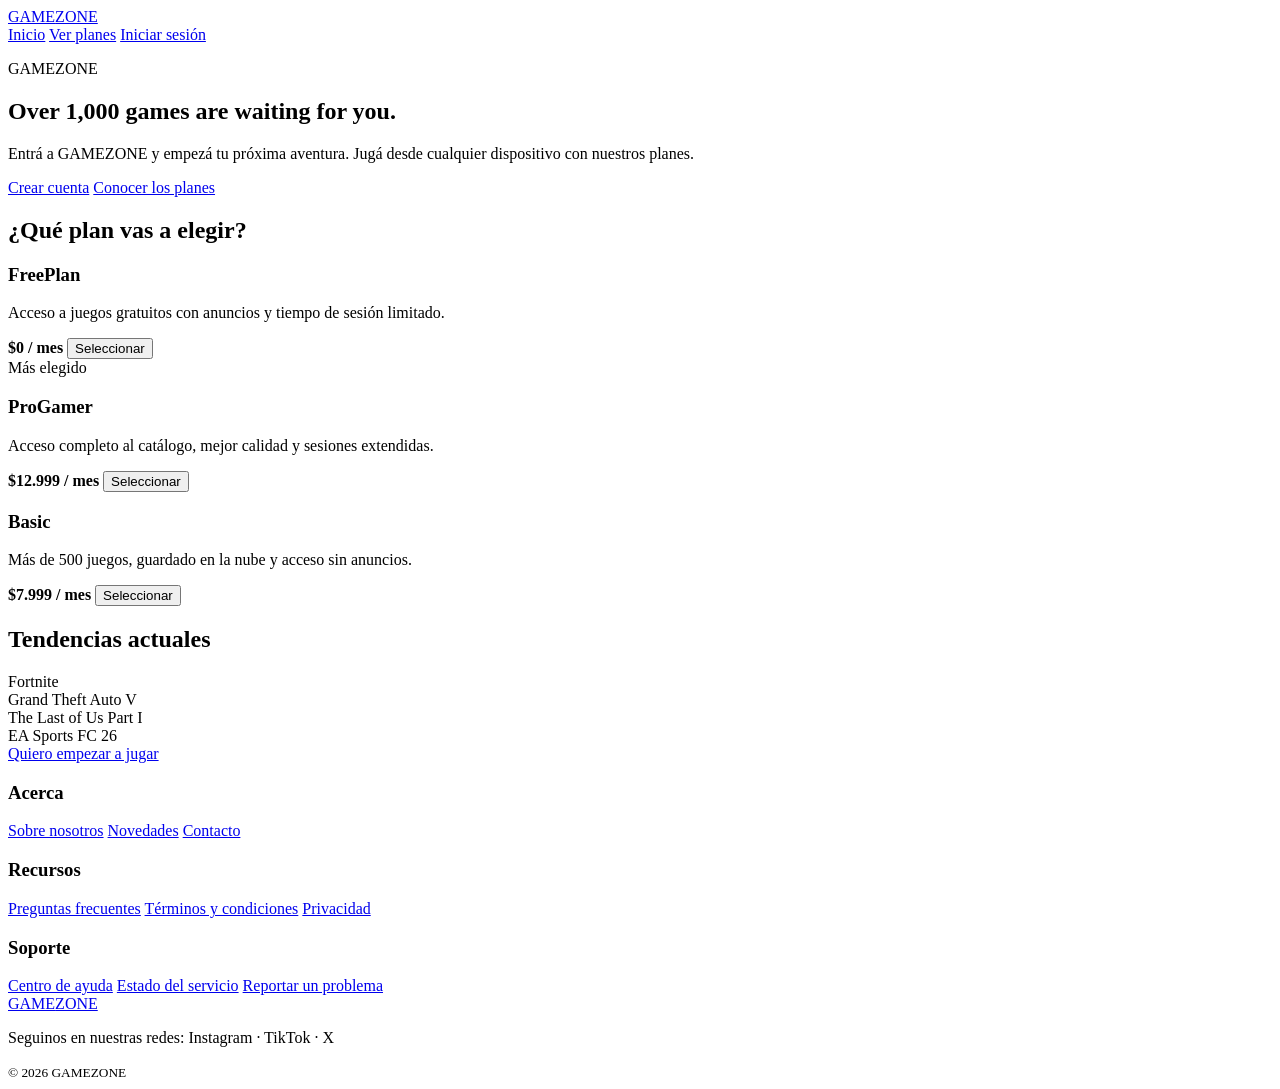
==== index.html @ 3cad17b7 "Crear index.html" ====
<!DOCTYPE html>
<html lang="es">
<head>
    <meta charset="UTF-8">
    <meta name="viewport" content="width=device-width, initial-scale=1.0">
    <title>GAMEZONE | Planes</title>
    <link rel="stylesheet" href="css/general.css">
    <link rel="stylesheet" href="css/index.css">
</head>
<body>

<header class="site-header">
    <a class="logo" href="index.html"><span>GAME</span>ZONE</a>

    <nav class="nav-guest">
        <a href="index.html">Inicio</a>
        <a href="#planes">Ver planes</a>
        <a class="btn btn-yellow" href="pages/login.html">Iniciar sesión</a>
    </nav>
</header>

<main>
    <section class="landing-hero">
        <div class="hero-content">
            <p class="eyebrow">GAMEZONE</p>
            <h1>Over 1,000 games are waiting for you.</h1>
            <p>
                Entrá a GAMEZONE y empezá tu próxima aventura.
                Jugá desde cualquier dispositivo con nuestros planes.
            </p>

            <div class="hero-actions">
                <a class="btn btn-primary" href="pages/registro.html">Crear cuenta</a>
                <a class="btn btn-secondary" href="#planes">Conocer los planes</a>
            </div>
        </div>
    </section>

    <section class="plans-section" id="planes">
        <h2>¿Qué plan vas a elegir?</h2>

        <div class="plans-grid">
            <article class="plan-card">
                <h3>FreePlan</h3>
                <p>Acceso a juegos gratuitos con anuncios y tiempo de sesión limitado.</p>
                <strong>$0 / mes</strong>
                <button class="btn btn-yellow plan-button" data-plan="FreePlan">Seleccionar</button>
            </article>

            <article class="plan-card featured">
                <span class="plan-tag">Más elegido</span>
                <h3>ProGamer</h3>
                <p>Acceso completo al catálogo, mejor calidad y sesiones extendidas.</p>
                <strong>$12.999 / mes</strong>
                <button class="btn btn-yellow plan-button" data-plan="ProGamer">Seleccionar</button>
            </article>

            <article class="plan-card">
                <h3>Basic</h3>
                <p>Más de 500 juegos, guardado en la nube y acceso sin anuncios.</p>
                <strong>$7.999 / mes</strong>
                <button class="btn btn-yellow plan-button" data-plan="Basic">Seleccionar</button>
            </article>
        </div>
    </section>

    <section class="trends-section">
        <h2>Tendencias actuales</h2>

        <div class="trend-row">
            <div class="trend-card trend-1"><span>Fortnite</span></div>
            <div class="trend-card trend-2"><span>Grand Theft Auto V</span></div>
            <div class="trend-card trend-3"><span>The Last of Us Part I</span></div>
            <div class="trend-card trend-4"><span>EA Sports FC 26</span></div>
        </div>

        <a class="btn btn-secondary" href="pages/registro.html">Quiero empezar a jugar</a>
    </section>
</main>

<footer class="site-footer">
    <div class="footer-columns">
        <div>
            <h3>Acerca</h3>
            <a href="#">Sobre nosotros</a>
            <a href="#">Novedades</a>
            <a href="#">Contacto</a>
        </div>

        <div>
            <h3>Recursos</h3>
            <a href="#">Preguntas frecuentes</a>
            <a href="#">Términos y condiciones</a>
            <a href="#">Privacidad</a>
        </div>

        <div>
            <h3>Soporte</h3>
            <a href="#">Centro de ayuda</a>
            <a href="#">Estado del servicio</a>
            <a href="#">Reportar un problema</a>
        </div>
    </div>

    <div class="footer-bottom">
        <a class="logo footer-logo" href="index.html"><span>GAME</span>ZONE</a>
        <p>Seguinos en nuestras redes: Instagram · TikTok · X</p>
        <small>© 2026 GAMEZONE</small>
    </div>
</footer>

<script src="js/index.js"></script>
</body>
</html>
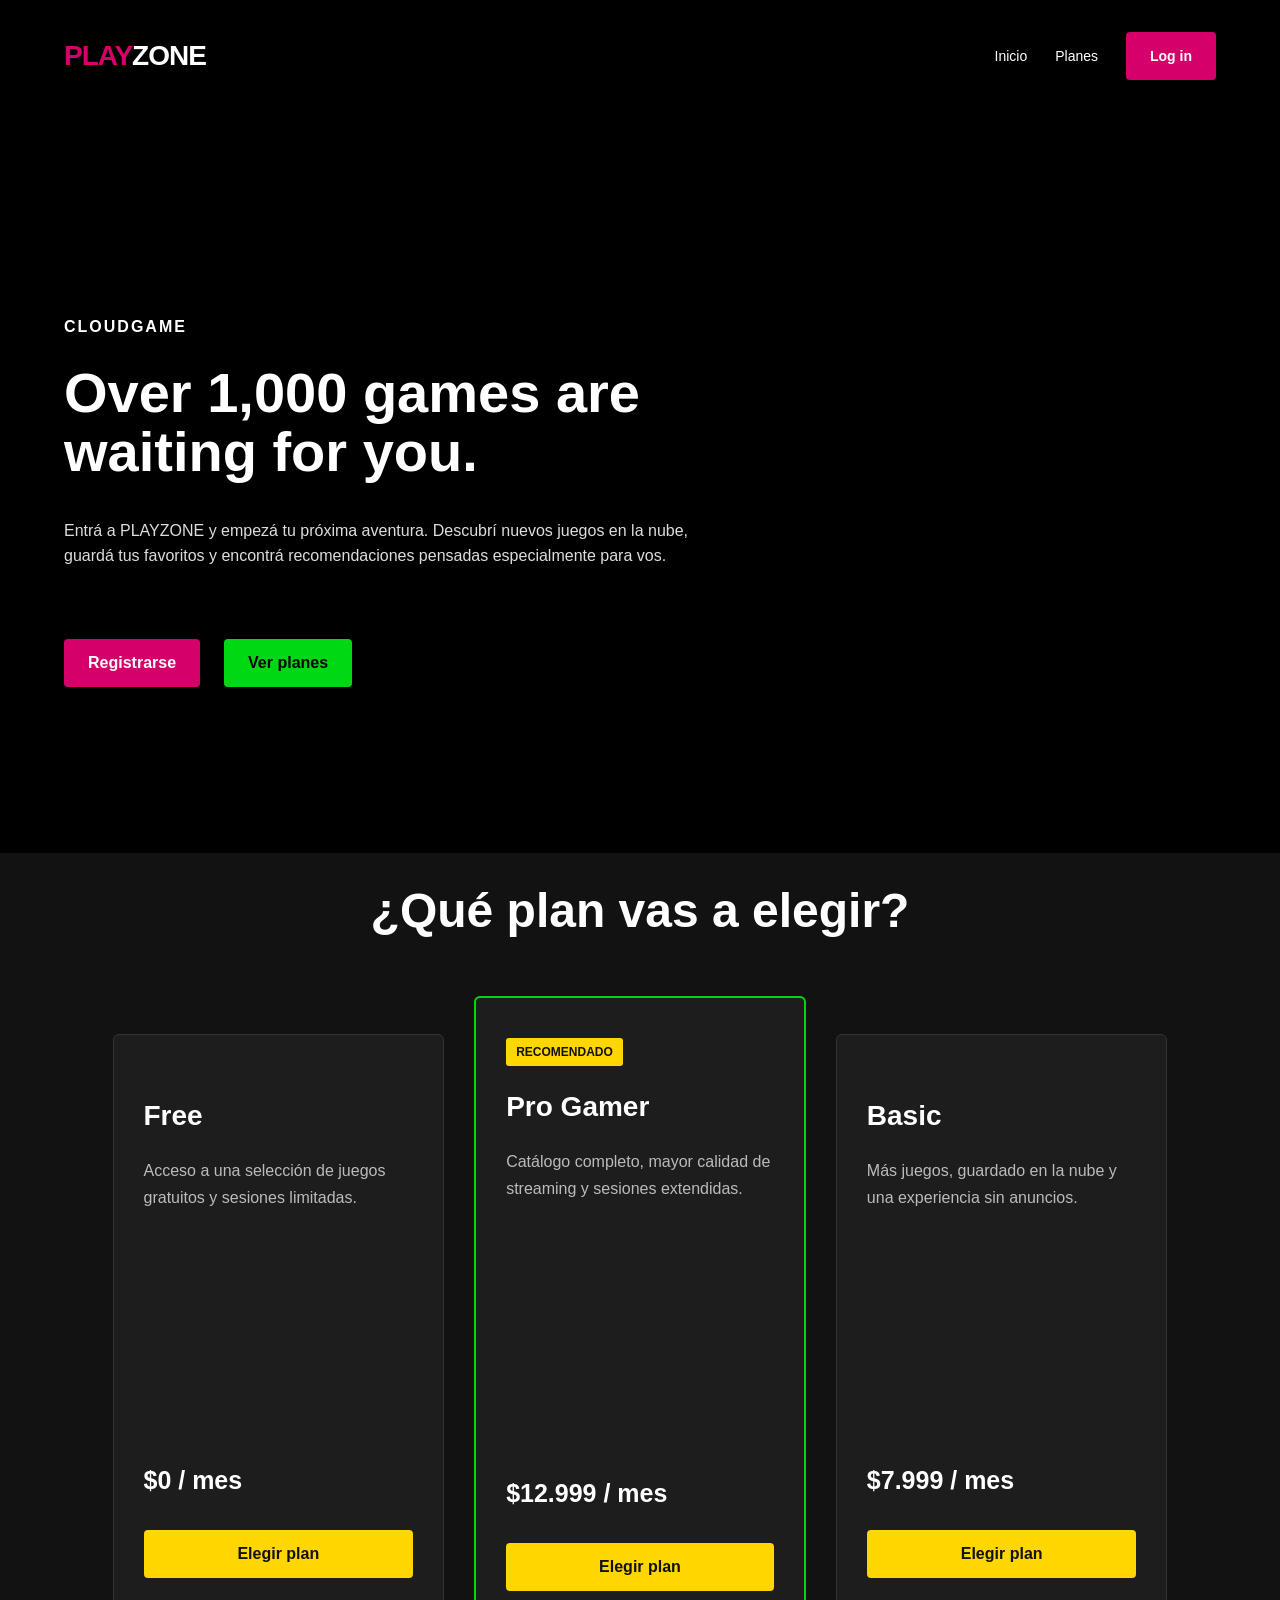
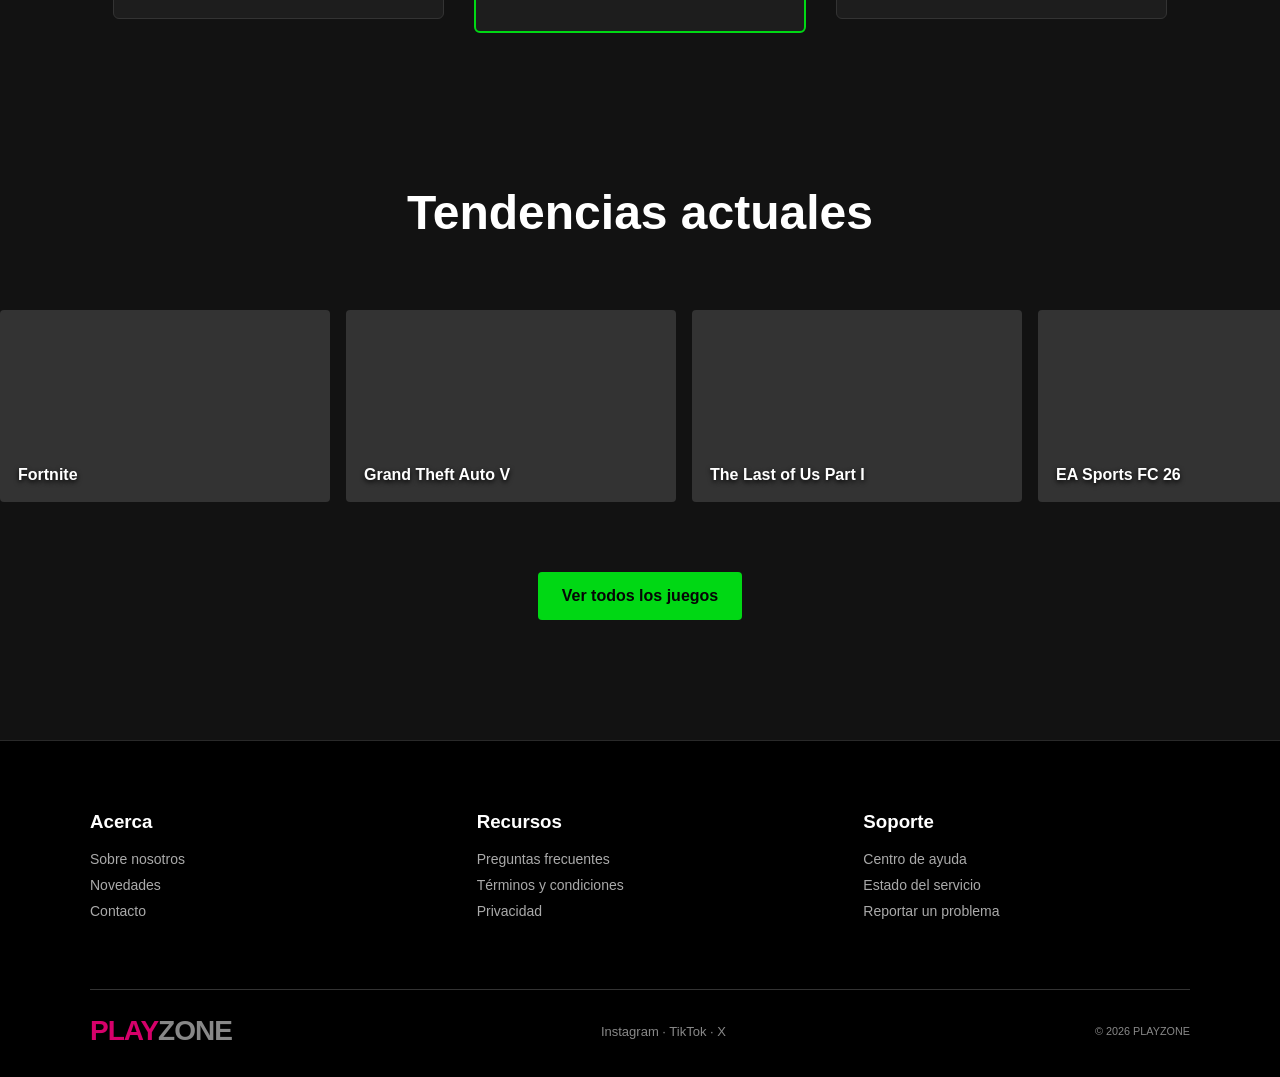
==== commit e13a1d3e: "Ajustar interfaz al Design System de Figma" ====
--- a/index.html
+++ b/index.html
@@ -1,114 +1,6 @@
-<!DOCTYPE html>
-<html lang="es">
-<head>
-    <meta charset="UTF-8">
-    <meta name="viewport" content="width=device-width, initial-scale=1.0">
-    <title>GAMEZONE | Planes</title>
-    <link rel="stylesheet" href="css/general.css">
-    <link rel="stylesheet" href="css/index.css">
-</head>
-<body>
-
-<header class="site-header">
-    <a class="logo" href="index.html"><span>GAME</span>ZONE</a>
-
-    <nav class="nav-guest">
-        <a href="index.html">Inicio</a>
-        <a href="#planes">Ver planes</a>
-        <a class="btn btn-yellow" href="pages/login.html">Iniciar sesión</a>
-    </nav>
-</header>
-
-<main>
-    <section class="landing-hero">
-        <div class="hero-content">
-            <p class="eyebrow">GAMEZONE</p>
-            <h1>Over 1,000 games are waiting for you.</h1>
-            <p>
-                Entrá a GAMEZONE y empezá tu próxima aventura.
-                Jugá desde cualquier dispositivo con nuestros planes.
-            </p>
-
-            <div class="hero-actions">
-                <a class="btn btn-primary" href="pages/registro.html">Crear cuenta</a>
-                <a class="btn btn-secondary" href="#planes">Conocer los planes</a>
-            </div>
-        </div>
-    </section>
-
-    <section class="plans-section" id="planes">
-        <h2>¿Qué plan vas a elegir?</h2>
-
-        <div class="plans-grid">
-            <article class="plan-card">
-                <h3>FreePlan</h3>
-                <p>Acceso a juegos gratuitos con anuncios y tiempo de sesión limitado.</p>
-                <strong>$0 / mes</strong>
-                <button class="btn btn-yellow plan-button" data-plan="FreePlan">Seleccionar</button>
-            </article>
-
-            <article class="plan-card featured">
-                <span class="plan-tag">Más elegido</span>
-                <h3>ProGamer</h3>
-                <p>Acceso completo al catálogo, mejor calidad y sesiones extendidas.</p>
-                <strong>$12.999 / mes</strong>
-                <button class="btn btn-yellow plan-button" data-plan="ProGamer">Seleccionar</button>
-            </article>
-
-            <article class="plan-card">
-                <h3>Basic</h3>
-                <p>Más de 500 juegos, guardado en la nube y acceso sin anuncios.</p>
-                <strong>$7.999 / mes</strong>
-                <button class="btn btn-yellow plan-button" data-plan="Basic">Seleccionar</button>
-            </article>
-        </div>
-    </section>
-
-    <section class="trends-section">
-        <h2>Tendencias actuales</h2>
-
-        <div class="trend-row">
-            <div class="trend-card trend-1"><span>Fortnite</span></div>
-            <div class="trend-card trend-2"><span>Grand Theft Auto V</span></div>
-            <div class="trend-card trend-3"><span>The Last of Us Part I</span></div>
-            <div class="trend-card trend-4"><span>EA Sports FC 26</span></div>
-        </div>
-
-        <a class="btn btn-secondary" href="pages/registro.html">Quiero empezar a jugar</a>
-    </section>
-</main>
-
-<footer class="site-footer">
-    <div class="footer-columns">
-        <div>
-            <h3>Acerca</h3>
-            <a href="#">Sobre nosotros</a>
-            <a href="#">Novedades</a>
-            <a href="#">Contacto</a>
-        </div>
-
-        <div>
-            <h3>Recursos</h3>
-            <a href="#">Preguntas frecuentes</a>
-            <a href="#">Términos y condiciones</a>
-            <a href="#">Privacidad</a>
-        </div>
-
-        <div>
-            <h3>Soporte</h3>
-            <a href="#">Centro de ayuda</a>
-            <a href="#">Estado del servicio</a>
-            <a href="#">Reportar un problema</a>
-        </div>
-    </div>
-
-    <div class="footer-bottom">
-        <a class="logo footer-logo" href="index.html"><span>GAME</span>ZONE</a>
-        <p>Seguinos en nuestras redes: Instagram · TikTok · X</p>
-        <small>© 2026 GAMEZONE</small>
-    </div>
-</footer>
-
-<script src="js/index.js"></script>
-</body>
-</html>+<!DOCTYPE html><html lang="es"><head><meta charset="UTF-8"><meta name="viewport" content="width=device-width,initial-scale=1"><title>PLAYZONE | Cloud Gaming</title><link rel="stylesheet" href="css/general.css"><link rel="stylesheet" href="css/index.css"></head><body>
+<header class="site-header"><a class="logo" href="index.html"><span>PLAY</span>ZONE</a><nav><a href="index.html">Inicio</a><a href="#planes">Planes</a><a class="btn btn-primary" href="pages/login.html">Log in</a></nav></header>
+<main><section class="landing-hero"><div class="hero-content"><p class="eyebrow">CLOUDGAME</p><h1>Over 1,000 games are waiting for you.</h1><p>Entrá a PLAYZONE y empezá tu próxima aventura. Descubrí nuevos juegos en la nube, guardá tus favoritos y encontrá recomendaciones pensadas especialmente para vos.</p><div class="hero-actions"><a class="btn btn-primary" href="pages/registro.html">Registrarse</a><a class="btn btn-secondary" href="#planes">Ver planes</a></div></div></section>
+<section class="plans-section" id="planes"><h2>¿Qué plan vas a elegir?</h2><div class="plans-grid"><article class="plan-card"><h3>Free</h3><p>Acceso a una selección de juegos gratuitos y sesiones limitadas.</p><strong>$0 / mes</strong><button class="btn btn-accent plan-button" data-plan="Free">Elegir plan</button></article><article class="plan-card featured"><span class="plan-tag">RECOMENDADO</span><h3>Pro Gamer</h3><p>Catálogo completo, mayor calidad de streaming y sesiones extendidas.</p><strong>$12.999 / mes</strong><button class="btn btn-accent plan-button" data-plan="Pro Gamer">Elegir plan</button></article><article class="plan-card"><h3>Basic</h3><p>Más juegos, guardado en la nube y una experiencia sin anuncios.</p><strong>$7.999 / mes</strong><button class="btn btn-accent plan-button" data-plan="Basic">Elegir plan</button></article></div></section>
+<section class="trends-section"><h2>Tendencias actuales</h2><div class="trend-row"><div class="trend-card trend-1"><span>Fortnite</span></div><div class="trend-card trend-2"><span>Grand Theft Auto V</span></div><div class="trend-card trend-3"><span>The Last of Us Part I</span></div><div class="trend-card trend-4"><span>EA Sports FC 26</span></div></div><a class="btn btn-secondary" href="pages/registro.html">Ver todos los juegos</a></section></main>
+<footer class="site-footer"><div class="footer-columns"><div><h3>Acerca</h3><a href="#">Sobre nosotros</a><a href="#">Novedades</a><a href="#">Contacto</a></div><div><h3>Recursos</h3><a href="#">Preguntas frecuentes</a><a href="#">Términos y condiciones</a><a href="#">Privacidad</a></div><div><h3>Soporte</h3><a href="#">Centro de ayuda</a><a href="#">Estado del servicio</a><a href="#">Reportar un problema</a></div></div><div class="footer-bottom"><a class="logo"><span>PLAY</span>ZONE</a><p>Instagram · TikTok · X</p><small>© 2026 PLAYZONE</small></div></footer><script src="js/index.js"></script></body></html>
--- a/css/general.css
+++ b/css/general.css
@@ -0,0 +1,11 @@
+*{margin:0;padding:0;box-sizing:border-box}
+:root{--bg:#121212;--bg-dark:#000;--surface:#1c1c1c;--surface-2:#242424;--text:#fff;--muted:#bdbdbd;--primary:#d6006a;--secondary:#00d814;--accent:#ffd600}
+html{scroll-behavior:smooth}body{font-family:Inter,Arial,sans-serif;background:var(--bg);color:var(--text)}a{text-decoration:none;color:inherit}button,input{font:inherit}
+.site-header{height:112px;padding:0 5%;display:flex;align-items:center;justify-content:space-between;gap:30px;background:#000;position:relative;z-index:5}
+.logo{font-size:28px;font-weight:900;letter-spacing:-1px}.logo span{color:var(--primary)}
+.site-header nav{display:flex;align-items:center;gap:28px}.site-header nav a{font-size:14px}.site-header nav a:hover{color:var(--accent)}
+.btn{min-height:48px;padding:0 24px;border:0;border-radius:4px;display:inline-flex;align-items:center;justify-content:center;cursor:pointer;font-weight:700;transition:.2s}
+.btn-primary{background:var(--primary);color:#fff}.btn-primary:hover{background:#ad0056}.btn-secondary{background:var(--secondary);color:#050505}.btn-secondary:hover{background:#00b811}.btn-yellow,.btn-accent{background:var(--accent);color:#111}.btn-yellow:hover,.btn-accent:hover{background:#ccab00}
+.search-box{height:42px;padding:0 14px;border:1px solid #555;border-radius:4px;background:#1b1b1b;color:#fff}.user-avatar{width:45px;height:45px;border:2px solid var(--secondary);border-radius:50%;background:#333;color:#fff;font-weight:800}
+.site-footer{padding:70px 7% 30px;background:#000;border-top:1px solid #292929}.footer-columns{max-width:1100px;margin:auto;display:grid;grid-template-columns:repeat(3,1fr);gap:60px}.footer-columns h3{margin-bottom:18px}.footer-columns a{display:block;margin:10px 0;color:#aaa;font-size:14px}.footer-columns a:hover{color:var(--secondary)}.footer-bottom{max-width:1100px;margin:60px auto 0;padding-top:25px;border-top:1px solid #333;display:flex;align-items:center;justify-content:space-between;gap:20px;color:#888;font-size:13px}
+@media(max-width:760px){.site-header{height:auto;min-height:88px;padding:20px 5%;flex-wrap:wrap}.site-header nav{gap:14px;flex-wrap:wrap}.footer-columns{grid-template-columns:1fr}.footer-bottom{align-items:flex-start;flex-direction:column}}
--- a/css/index.css
+++ b/css/index.css
@@ -0,0 +1,2 @@
+body{background:#000}.landing-hero{min-height:741px;padding:110px 5% 70px;display:flex;align-items:center;background:linear-gradient(90deg,#000 0%,rgba(0,0,0,.78) 42%,rgba(0,0,0,.18) 100%),url("../assets/img/landing-background.jpg") center/cover}.hero-content{width:min(630px,100%)}.eyebrow{margin-bottom:28px;font-weight:800;letter-spacing:2px}.landing-hero h1{font-size:56px;line-height:1.05;margin-bottom:36px}.landing-hero .hero-content>p:not(.eyebrow){max-width:630px;color:#ddd;line-height:1.6}.hero-actions{display:flex;gap:24px;margin-top:70px}.plans-section{padding:30px 7% 70px;background:#121212}.plans-section h2,.trends-section h2{text-align:center;font-size:48px;margin-bottom:70px}.plans-grid{max-width:1055px;margin:auto;display:grid;grid-template-columns:repeat(3,1fr);gap:30px;align-items:center}.plan-card{min-height:585px;padding:40px 30px;border:1px solid #333;border-radius:6px;background:#1d1d1d;display:flex;flex-direction:column}.plan-card.featured{min-height:637px;border:2px solid var(--secondary);transform:translateY(-12px)}.plan-card h3{font-size:28px;margin:25px 0}.plan-card p{color:#bbb;line-height:1.7}.plan-card strong{margin-top:auto;padding:35px 0;font-size:25px}.plan-tag{align-self:flex-start;padding:7px 10px;background:var(--accent);color:#111;font-size:12px;font-weight:800;border-radius:3px}.trends-section{padding:70px 0 120px;background:#121212;text-align:center}.trend-row{display:flex;gap:16px;overflow:hidden;margin-bottom:70px}.trend-card{min-width:330px;height:192px;display:flex;align-items:end;padding:18px;background:#333 center/cover;border-radius:4px}.trend-card span{font-weight:800;text-shadow:0 2px 5px #000}.trend-1{background-image:url("../assets/img/fortnite.jpg")}.trend-2{background-image:url("../assets/img/gta-v.jpg")}.trend-3{background-image:url("../assets/img/last-of-us.jpg")}.trend-4{background-image:url("../assets/img/fc26.jpg")}
+@media(max-width:800px){.landing-hero h1{font-size:42px}.hero-actions{margin-top:40px;flex-wrap:wrap}.plans-grid{grid-template-columns:1fr}.plan-card.featured{transform:none}.plans-section h2,.trends-section h2{font-size:34px}}
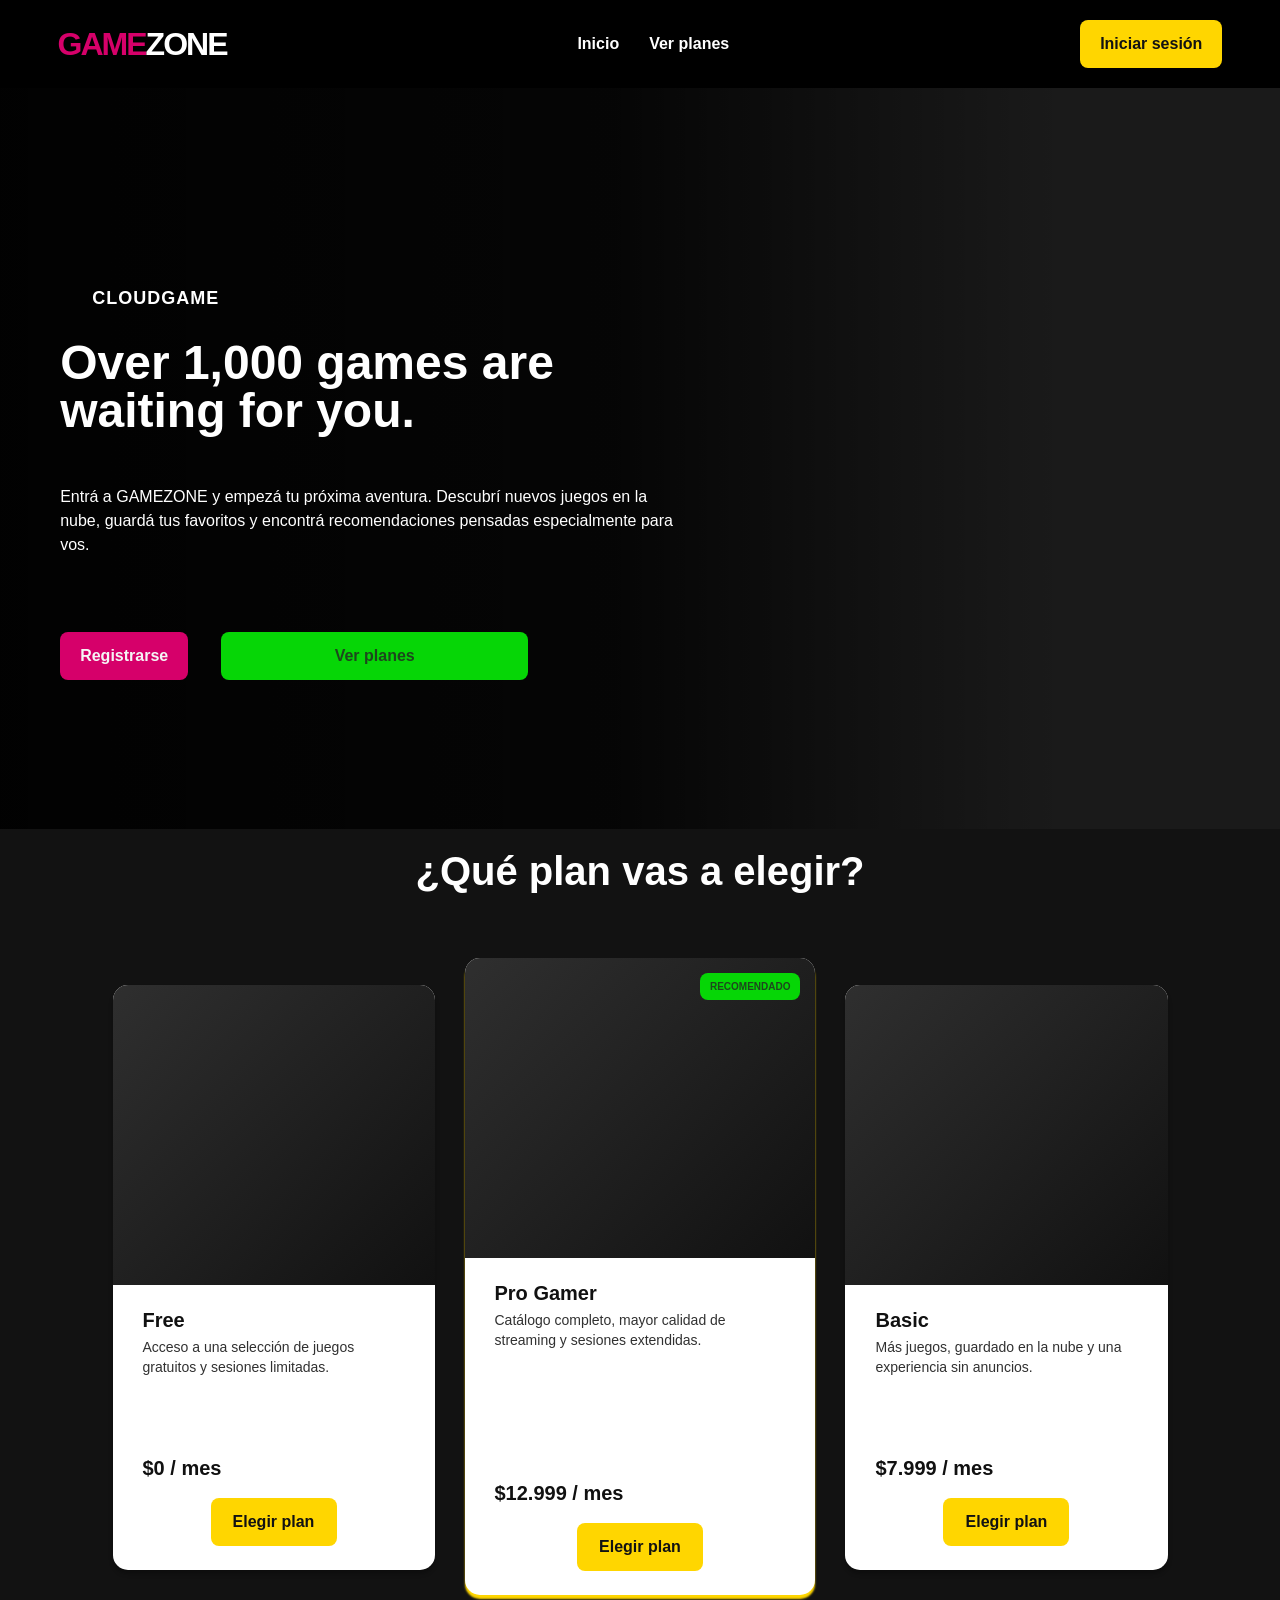
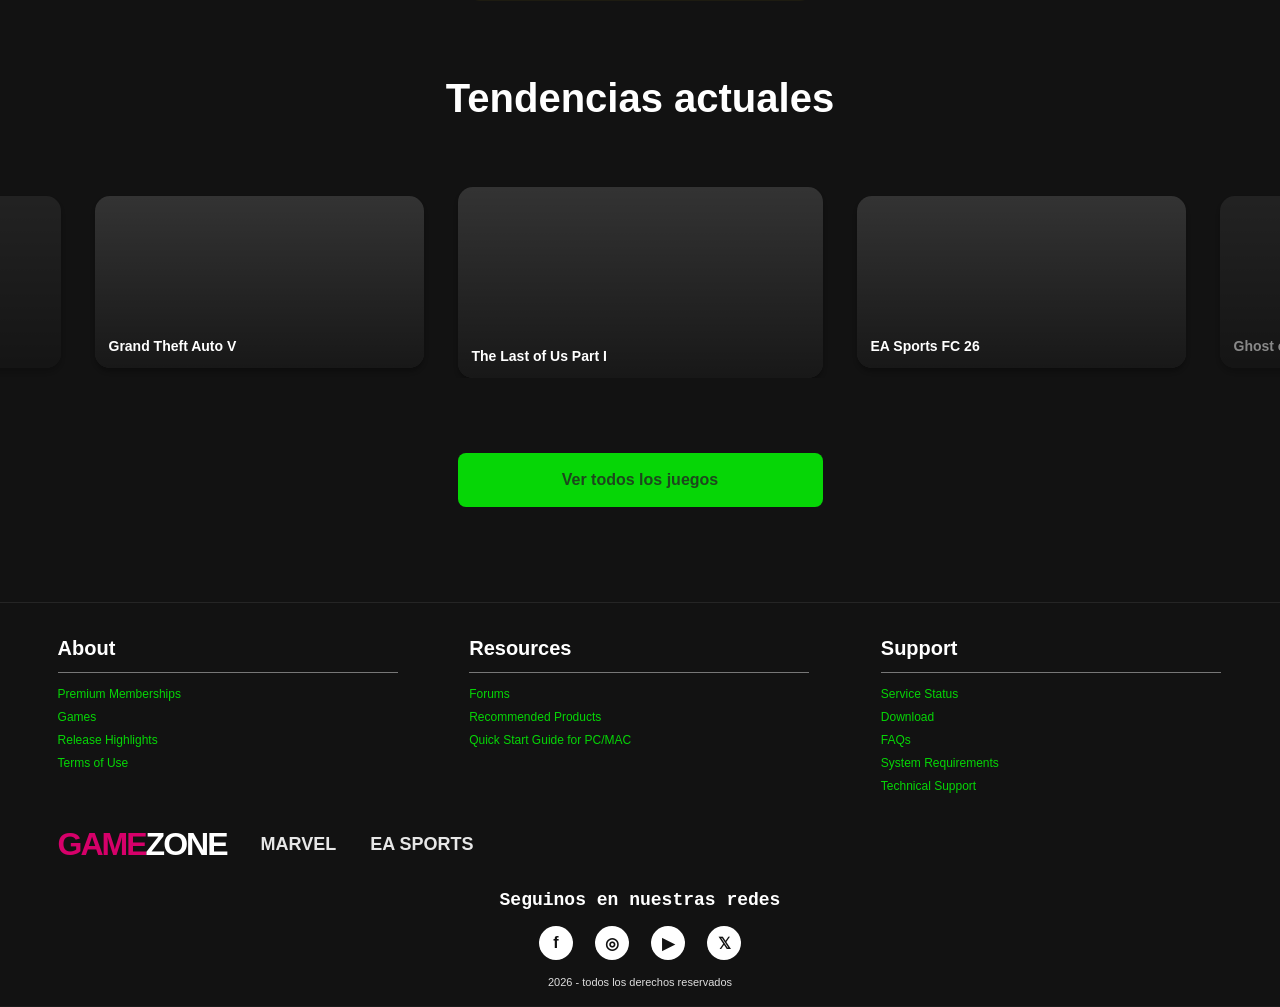
==== commit 3a2cae63: "Replicar componentes del Design System de Figma" ====
--- a/index.html
+++ b/index.html
@@ -1,6 +1,5 @@
-<!DOCTYPE html><html lang="es"><head><meta charset="UTF-8"><meta name="viewport" content="width=device-width,initial-scale=1"><title>PLAYZONE | Cloud Gaming</title><link rel="stylesheet" href="css/general.css"><link rel="stylesheet" href="css/index.css"></head><body>
-<header class="site-header"><a class="logo" href="index.html"><span>PLAY</span>ZONE</a><nav><a href="index.html">Inicio</a><a href="#planes">Planes</a><a class="btn btn-primary" href="pages/login.html">Log in</a></nav></header>
-<main><section class="landing-hero"><div class="hero-content"><p class="eyebrow">CLOUDGAME</p><h1>Over 1,000 games are waiting for you.</h1><p>Entrá a PLAYZONE y empezá tu próxima aventura. Descubrí nuevos juegos en la nube, guardá tus favoritos y encontrá recomendaciones pensadas especialmente para vos.</p><div class="hero-actions"><a class="btn btn-primary" href="pages/registro.html">Registrarse</a><a class="btn btn-secondary" href="#planes">Ver planes</a></div></div></section>
-<section class="plans-section" id="planes"><h2>¿Qué plan vas a elegir?</h2><div class="plans-grid"><article class="plan-card"><h3>Free</h3><p>Acceso a una selección de juegos gratuitos y sesiones limitadas.</p><strong>$0 / mes</strong><button class="btn btn-accent plan-button" data-plan="Free">Elegir plan</button></article><article class="plan-card featured"><span class="plan-tag">RECOMENDADO</span><h3>Pro Gamer</h3><p>Catálogo completo, mayor calidad de streaming y sesiones extendidas.</p><strong>$12.999 / mes</strong><button class="btn btn-accent plan-button" data-plan="Pro Gamer">Elegir plan</button></article><article class="plan-card"><h3>Basic</h3><p>Más juegos, guardado en la nube y una experiencia sin anuncios.</p><strong>$7.999 / mes</strong><button class="btn btn-accent plan-button" data-plan="Basic">Elegir plan</button></article></div></section>
-<section class="trends-section"><h2>Tendencias actuales</h2><div class="trend-row"><div class="trend-card trend-1"><span>Fortnite</span></div><div class="trend-card trend-2"><span>Grand Theft Auto V</span></div><div class="trend-card trend-3"><span>The Last of Us Part I</span></div><div class="trend-card trend-4"><span>EA Sports FC 26</span></div></div><a class="btn btn-secondary" href="pages/registro.html">Ver todos los juegos</a></section></main>
-<footer class="site-footer"><div class="footer-columns"><div><h3>Acerca</h3><a href="#">Sobre nosotros</a><a href="#">Novedades</a><a href="#">Contacto</a></div><div><h3>Recursos</h3><a href="#">Preguntas frecuentes</a><a href="#">Términos y condiciones</a><a href="#">Privacidad</a></div><div><h3>Soporte</h3><a href="#">Centro de ayuda</a><a href="#">Estado del servicio</a><a href="#">Reportar un problema</a></div></div><div class="footer-bottom"><a class="logo"><span>PLAY</span>ZONE</a><p>Instagram · TikTok · X</p><small>© 2026 PLAYZONE</small></div></footer><script src="js/index.js"></script></body></html>+<!DOCTYPE html><html lang="es"><head><meta charset="UTF-8"><meta name="viewport" content="width=device-width,initial-scale=1"><title>GAMEZONE | Cloud Gaming</title><link rel="stylesheet" href="css/general.css"><link rel="stylesheet" href="css/index.css"></head><body>
+<header class="site-header public-header"><a class="logo" href="index.html"><span>GAME</span>ZONE</a><nav><a href="index.html">Inicio</a><a href="#planes">Ver planes</a></nav><a class="btn btn-accent" href="pages/login.html">Iniciar sesión</a></header>
+<main><section class="landing-hero"><div class="hero-content"><p class="eyebrow">CLOUDGAME</p><h1>Over 1,000 games are waiting for you.</h1><p>Entrá a GAMEZONE y empezá tu próxima aventura. Descubrí nuevos juegos en la nube, guardá tus favoritos y encontrá recomendaciones pensadas especialmente para vos.</p><div class="hero-actions"><a class="btn btn-primary" href="pages/registro.html">Registrarse</a><a class="btn btn-secondary wide" href="#planes">Ver planes</a></div></div></section>
+<section class="plans-section" id="planes"><h2>¿Qué plan vas a elegir?</h2><div class="plans-grid"><article class="plan-card"><div class="plan-visual"></div><h3>Free</h3><p>Acceso a una selección de juegos gratuitos y sesiones limitadas.</p><strong>$0 / mes</strong><button class="btn btn-accent plan-button" data-plan="Free">Elegir plan</button></article><article class="plan-card featured"><span class="plan-tag">RECOMENDADO</span><div class="plan-visual"></div><h3>Pro Gamer</h3><p>Catálogo completo, mayor calidad de streaming y sesiones extendidas.</p><strong>$12.999 / mes</strong><button class="btn btn-accent plan-button" data-plan="Pro Gamer">Elegir plan</button></article><article class="plan-card"><div class="plan-visual"></div><h3>Basic</h3><p>Más juegos, guardado en la nube y una experiencia sin anuncios.</p><strong>$7.999 / mes</strong><button class="btn btn-accent plan-button" data-plan="Basic">Elegir plan</button></article></div></section>
+<section class="trends-section"><h2>Tendencias actuales</h2><div class="trend-row"><div class="trend-card fade trend-1"><span>Fortnite</span></div><div class="trend-card trend-2"><span>Grand Theft Auto V</span></div><div class="trend-card active trend-3"><span>The Last of Us Part I</span></div><div class="trend-card trend-4"><span>EA Sports FC 26</span></div><div class="trend-card fade trend-5"><span>Ghost of Tsushima</span></div></div><a class="btn btn-secondary trends-button" href="pages/registro.html">Ver todos los juegos</a></section></main><footer class="site-footer"><div class="footer-columns"><div class="footer-column"><h3>About</h3><div class="footer-line"></div><a href="#">Premium Memberships</a><a href="#">Games</a><a href="#">Release Highlights</a><a href="#">Terms of Use</a></div><div class="footer-column"><h3>Resources</h3><div class="footer-line"></div><a href="#">Forums</a><a href="#">Recommended Products</a><a href="#">Quick Start Guide for PC/MAC</a></div><div class="footer-column"><h3>Support</h3><div class="footer-line"></div><a href="#">Service Status</a><a href="#">Download</a><a href="#">FAQs</a><a href="#">System Requirements</a><a href="#">Technical Support</a></div></div><div class="footer-brand-row"><a class="logo" href="#"><span>GAME</span>ZONE</a><span class="partner-logo">MARVEL</span><span class="partner-logo">EA SPORTS</span></div><p class="social-title">Seguinos en nuestras redes</p><div class="social-links"><a href="#">f</a><a href="#">◎</a><a href="#">▶</a><a href="#">𝕏</a></div><p class="copyright">2026 - todos los derechos reservados</p></footer><script src="js/index.js"></script></body></html>
--- a/css/general.css
+++ b/css/general.css
@@ -1,11 +1,33 @@
 *{margin:0;padding:0;box-sizing:border-box}
-:root{--bg:#121212;--bg-dark:#000;--surface:#1c1c1c;--surface-2:#242424;--text:#fff;--muted:#bdbdbd;--primary:#d6006a;--secondary:#00d814;--accent:#ffd600}
-html{scroll-behavior:smooth}body{font-family:Inter,Arial,sans-serif;background:var(--bg);color:var(--text)}a{text-decoration:none;color:inherit}button,input{font:inherit}
-.site-header{height:112px;padding:0 5%;display:flex;align-items:center;justify-content:space-between;gap:30px;background:#000;position:relative;z-index:5}
-.logo{font-size:28px;font-weight:900;letter-spacing:-1px}.logo span{color:var(--primary)}
-.site-header nav{display:flex;align-items:center;gap:28px}.site-header nav a{font-size:14px}.site-header nav a:hover{color:var(--accent)}
-.btn{min-height:48px;padding:0 24px;border:0;border-radius:4px;display:inline-flex;align-items:center;justify-content:center;cursor:pointer;font-weight:700;transition:.2s}
-.btn-primary{background:var(--primary);color:#fff}.btn-primary:hover{background:#ad0056}.btn-secondary{background:var(--secondary);color:#050505}.btn-secondary:hover{background:#00b811}.btn-yellow,.btn-accent{background:var(--accent);color:#111}.btn-yellow:hover,.btn-accent:hover{background:#ccab00}
-.search-box{height:42px;padding:0 14px;border:1px solid #555;border-radius:4px;background:#1b1b1b;color:#fff}.user-avatar{width:45px;height:45px;border:2px solid var(--secondary);border-radius:50%;background:#333;color:#fff;font-weight:800}
-.site-footer{padding:70px 7% 30px;background:#000;border-top:1px solid #292929}.footer-columns{max-width:1100px;margin:auto;display:grid;grid-template-columns:repeat(3,1fr);gap:60px}.footer-columns h3{margin-bottom:18px}.footer-columns a{display:block;margin:10px 0;color:#aaa;font-size:14px}.footer-columns a:hover{color:var(--secondary)}.footer-bottom{max-width:1100px;margin:60px auto 0;padding-top:25px;border-top:1px solid #333;display:flex;align-items:center;justify-content:space-between;gap:20px;color:#888;font-size:13px}
-@media(max-width:760px){.site-header{height:auto;min-height:88px;padding:20px 5%;flex-wrap:wrap}.site-header nav{gap:14px;flex-wrap:wrap}.footer-columns{grid-template-columns:1fr}.footer-bottom{align-items:flex-start;flex-direction:column}}+:root{
+--bg-600:#000000;--bg-500:#121212;--bg-400:#1a1a1a;--bg-300:#313131;--bg-100:#c7c4c4;--bg-50:#f5f5f5;--white:#ffffff;
+--primary-800:#471d32;--primary-500:#d6006a;--primary-200:#ffb3d9;
+--secondary-800:#1d471d;--secondary-500:#06d606;--secondary-200:#b3ffb3;
+--accent-600:#ccab00;--accent-500:#ffd600;--accent-400:#ffe347
+}
+html{scroll-behavior:smooth}body{font-family:Inter,Arial,sans-serif;background:var(--bg-500);color:var(--white)}a{text-decoration:none;color:inherit}button,input{font:inherit}
+.site-header{height:88px;padding:0 4.5%;display:flex;align-items:center;justify-content:space-between;gap:24px;background:var(--bg-600);position:relative;z-index:30}
+.logo{font-family:Alexandria,Inter,Arial,sans-serif;font-size:32px;font-weight:900;letter-spacing:-2px;line-height:1}.logo span{color:var(--primary-500)}
+.site-header nav{display:flex;align-items:center;gap:30px}.site-header nav a{font-size:16px;font-weight:600}.site-header nav a:hover{color:var(--secondary-500)}
+.public-actions,.logged-actions,.logged-brand{display:flex;align-items:center;gap:16px}
+.btn{height:48px;padding:0 20px;border:0;border-radius:8px;display:inline-flex;align-items:center;justify-content:center;cursor:pointer;font-weight:900;font-size:16px;transition:.18s}
+.btn-primary{background:var(--primary-500);color:var(--bg-50)}.btn-primary:hover{background:var(--primary-200);color:var(--bg-500)}.btn-primary:active{background:var(--primary-800);color:#fff}
+.btn-secondary{background:var(--secondary-500);color:var(--secondary-800)}.btn-secondary:hover{background:var(--secondary-200)}.btn-secondary:active{background:var(--secondary-800);color:#fff}
+.btn-accent{background:var(--accent-500);color:var(--bg-500)}.btn-accent:hover{background:var(--accent-400)}.btn-accent:active{background:var(--accent-600);color:#fff}
+.search-box{width:174px;height:39px;border:0;border-radius:12px;padding:0 13px;background:var(--bg-50);color:var(--bg-300);font-size:12px}
+.user-avatar,.profile-avatar{border-radius:50%;background:var(--bg-300);border:2px solid var(--secondary-500);color:#fff;display:flex;align-items:center;justify-content:center;font-weight:700}
+.user-avatar{width:48px;height:48px;cursor:pointer;position:relative}.user-avatar::after{content:"";position:absolute;width:12px;height:12px;border-radius:50%;background:var(--secondary-500);right:-1px;bottom:0;border:2px solid #000}
+.menu-button{width:48px;height:48px;border:0;background:transparent;color:#fff;font-size:28px;cursor:pointer;line-height:1}
+.hidden{display:none!important}
+.hamburger-menu{position:absolute;left:0;top:88px;width:186px;min-height:315px;background:#050505;border:2px solid #7927d8;border-top:0;border-radius:0 0 9px 0;padding:18px 13px;z-index:40}
+.hamburger-menu>a{display:flex;align-items:center;gap:10px;padding:8px 7px;color:#fff;font-size:12px;font-weight:700;border-radius:5px}.hamburger-menu>a:hover{background:#1d1d1d}.hamburger-menu .cloud-link{color:var(--accent-500)}
+.menu-icon{width:20px;text-align:center;font-size:18px}.menu-icon.pink{color:var(--primary-500)}.menu-icon.yellow{color:var(--accent-500)}
+.menu-categories{padding:2px 0 0 41px}.menu-categories a{display:block;padding:5px 0;color:#fff;font-size:10px;font-weight:700}.menu-categories a:hover{color:var(--accent-500)}
+.profile-menu{position:absolute;right:2.2%;top:80px;width:314px;height:553px;background:var(--bg-500);border-radius:25px;box-shadow:0 4px 4px #00000040;padding:28px 30px;z-index:40}
+.profile-head{display:flex;align-items:center;gap:14px;margin-bottom:27px}.profile-avatar{width:40px;height:40px}.profile-head strong{font-family:Roboto,Arial,sans-serif;font-size:20px;color:var(--secondary-500)}
+.profile-menu>a{display:flex;align-items:center;gap:20px;padding:13px 8px;font-family:Roboto,Arial,sans-serif;font-size:20px;font-weight:700;border-radius:8px}.profile-menu>a:hover{background:#222}.profile-menu .profile-symbol{width:28px;text-align:center;color:#fff}.profile-menu .logout-link{justify-content:center;margin-top:85px}
+.site-footer{background:var(--bg-500);padding:34px 4.5% 18px;border-top:1px solid #252525}
+.footer-columns{max-width:1320px;margin:auto;display:grid;grid-template-columns:repeat(3,1fr);gap:70px}.footer-column h3{font-family:Roboto,Arial,sans-serif;font-size:20px;margin-bottom:12px}.footer-line{height:1px;background:#777;max-width:340px;margin-bottom:14px}.footer-column a{display:block;color:var(--secondary-500);font-size:12px;margin:9px 0}
+.footer-brand-row{max-width:1320px;margin:26px auto 0;display:flex;align-items:center;gap:34px}.partner-logo{font-size:18px;font-weight:900;color:#fff;opacity:.9}.social-title{text-align:center;font-family:"JetBrains Mono",monospace;font-size:18px;font-weight:700;margin-top:30px}.social-links{display:flex;justify-content:center;gap:22px;margin:16px 0}.social-links a{width:34px;height:34px;border-radius:50%;background:#fff;color:#111;display:grid;place-items:center;font-weight:900}.copyright{text-align:center;font-size:11px;color:#ddd}
+@media(max-width:900px){.site-header{height:auto;min-height:76px;padding:14px 4%;flex-wrap:wrap}.site-header nav{gap:14px}.site-header nav a{font-size:13px}.logo{font-size:27px}.hamburger-menu{top:76px}.profile-menu{top:72px;right:10px}.footer-columns{grid-template-columns:1fr;gap:24px}.footer-brand-row{flex-wrap:wrap}}
+@media(max-width:650px){.site-header nav{display:none}.search-box{width:120px}.profile-menu{width:min(314px,92vw);height:auto;min-height:440px}.profile-menu .logout-link{margin-top:40px}}
--- a/css/index.css
+++ b/css/index.css
@@ -1,2 +1 @@
-body{background:#000}.landing-hero{min-height:741px;padding:110px 5% 70px;display:flex;align-items:center;background:linear-gradient(90deg,#000 0%,rgba(0,0,0,.78) 42%,rgba(0,0,0,.18) 100%),url("../assets/img/landing-background.jpg") center/cover}.hero-content{width:min(630px,100%)}.eyebrow{margin-bottom:28px;font-weight:800;letter-spacing:2px}.landing-hero h1{font-size:56px;line-height:1.05;margin-bottom:36px}.landing-hero .hero-content>p:not(.eyebrow){max-width:630px;color:#ddd;line-height:1.6}.hero-actions{display:flex;gap:24px;margin-top:70px}.plans-section{padding:30px 7% 70px;background:#121212}.plans-section h2,.trends-section h2{text-align:center;font-size:48px;margin-bottom:70px}.plans-grid{max-width:1055px;margin:auto;display:grid;grid-template-columns:repeat(3,1fr);gap:30px;align-items:center}.plan-card{min-height:585px;padding:40px 30px;border:1px solid #333;border-radius:6px;background:#1d1d1d;display:flex;flex-direction:column}.plan-card.featured{min-height:637px;border:2px solid var(--secondary);transform:translateY(-12px)}.plan-card h3{font-size:28px;margin:25px 0}.plan-card p{color:#bbb;line-height:1.7}.plan-card strong{margin-top:auto;padding:35px 0;font-size:25px}.plan-tag{align-self:flex-start;padding:7px 10px;background:var(--accent);color:#111;font-size:12px;font-weight:800;border-radius:3px}.trends-section{padding:70px 0 120px;background:#121212;text-align:center}.trend-row{display:flex;gap:16px;overflow:hidden;margin-bottom:70px}.trend-card{min-width:330px;height:192px;display:flex;align-items:end;padding:18px;background:#333 center/cover;border-radius:4px}.trend-card span{font-weight:800;text-shadow:0 2px 5px #000}.trend-1{background-image:url("../assets/img/fortnite.jpg")}.trend-2{background-image:url("../assets/img/gta-v.jpg")}.trend-3{background-image:url("../assets/img/last-of-us.jpg")}.trend-4{background-image:url("../assets/img/fc26.jpg")}
-@media(max-width:800px){.landing-hero h1{font-size:42px}.hero-actions{margin-top:40px;flex-wrap:wrap}.plans-grid{grid-template-columns:1fr}.plan-card.featured{transform:none}.plans-section h2,.trends-section h2{font-size:34px}}+body{background:var(--bg-400)}.landing-hero{height:741px;padding:120px 4.7% 70px;display:flex;align-items:center;background:linear-gradient(90deg,rgba(0,0,0,.95) 0%,rgba(0,0,0,.8) 48%,rgba(0,0,0,0) 83%),url("../assets/img/landing-background.jpg") center/cover,var(--bg-400)}.hero-content{width:min(631px,100%)}.eyebrow{margin-bottom:30px;margin-left:32px;font-size:18px;font-weight:900;letter-spacing:1px}.landing-hero h1{font-size:48px;line-height:1;margin-bottom:50px;font-weight:900}.landing-hero .hero-content>p:not(.eyebrow){font-size:16px;line-height:1.5}.hero-actions{display:flex;gap:33px;margin-top:75px}.hero-actions .wide{width:307px}.plans-section{padding:20px 7% 65px;background:var(--bg-500)}.plans-section h2,.trends-section h2{text-align:center;font-size:40px;margin-bottom:65px}.plans-grid{max-width:1055px;margin:auto;display:grid;grid-template-columns:1fr 1.09fr 1fr;gap:30px;align-items:center}.plan-card{height:585px;padding:24px 30px;background:#fff;color:#111;border-radius:15px;box-shadow:0 4px 4px #00000040;display:flex;flex-direction:column;position:relative}.plan-card.featured{height:637px;transform:translateY(-1px);box-shadow:0 4px 2px var(--accent-500)}.plan-visual{height:300px;margin:-24px -30px 18px;background:linear-gradient(135deg,#2f2f2f,#111);border-radius:15px 15px 0 0}.plan-card h3{font-family:Roboto,Arial,sans-serif;font-size:20px;margin:6px 0}.plan-card p{font-size:14px;color:#313131;line-height:1.4}.plan-card strong{font-size:20px;margin-top:auto;margin-bottom:18px}.plan-card .btn{align-self:center;min-width:126px}.plan-tag{position:absolute;top:15px;right:15px;background:var(--secondary-500);color:var(--secondary-800);padding:8px 10px;border-radius:8px;font-size:10px;font-weight:900}.trends-section{padding:15px 0 95px;background:var(--bg-500);text-align:center}.trend-row{height:192px;display:flex;gap:34px;align-items:center;justify-content:center;overflow:hidden;margin-bottom:75px}.trend-card{flex:0 0 329px;height:172px;border-radius:15px;background:#333 center/cover;box-shadow:0 4px 4px #00000040;display:flex;align-items:end;padding:14px;position:relative}.trend-card::after{content:"";position:absolute;inset:0;border-radius:15px;background:linear-gradient(transparent,#0008)}.trend-card span{position:relative;z-index:1;font-size:14px;font-weight:800}.trend-card.active{flex-basis:365px;height:191px}.trend-card.fade{opacity:.5}.trend-1{background-image:url("../assets/img/fortnite.jpg")}.trend-2{background-image:url("../assets/img/gta-v.jpg")}.trend-3{background-image:url("../assets/img/last-of-us.jpg")}.trend-4{background-image:url("../assets/img/fc26.jpg")}.trend-5{background-image:url("../assets/img/ghost-tsushima.jpg")}.trends-button{width:365px;height:54px}@media(max-width:850px){.landing-hero{height:auto;min-height:640px}.landing-hero h1{font-size:40px}.hero-actions{flex-wrap:wrap}.plans-grid{grid-template-columns:1fr}.plan-card,.plan-card.featured{height:auto;min-height:520px;transform:none}.trend-row{justify-content:flex-start;overflow-x:auto;padding:0 20px}.plans-section h2,.trends-section h2{font-size:32px}}
